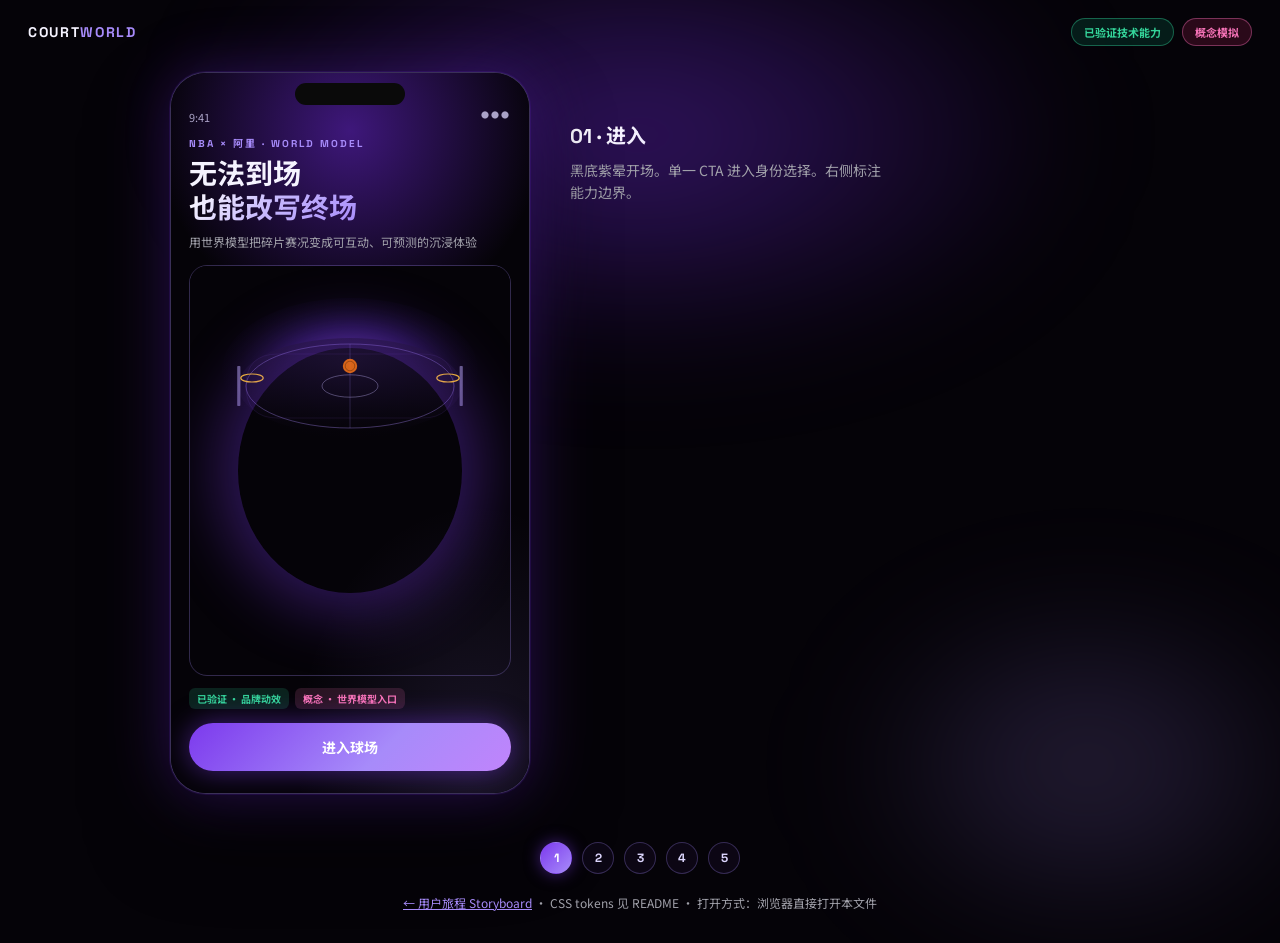
==== nba-ali-prototype/index.html @ b7f6ee2c "Add NBA x Ali COURTWORLD interactive prototype (static) Co-authored-by: cassini123 <cassini123@users" ====
<!DOCTYPE html>
<html lang="zh-CN">
<head>
<meta charset="UTF-8" />
<meta name="viewport" content="width=device-width, initial-scale=1, maximum-scale=1" />
<title>COURTWORLD · NBA × 阿里 交互原型</title>
<link rel="preconnect" href="https://fonts.googleapis.com" />
<link rel="preconnect" href="https://fonts.gstatic.com" crossorigin />
<link href="https://fonts.googleapis.com/css2?family=Noto+Sans+SC:wght@400;500;700;900&family=Space+Grotesk:wght@500;600;700&display=swap" rel="stylesheet" />
<link rel="stylesheet" href="styles.css" />
</head>
<body>
  <div class="ambient" aria-hidden="true"></div>
  <div class="ambient ambient-2" aria-hidden="true"></div>

  <header class="topbar">
    <div class="logo">COURT<span>WORLD</span></div>
    <div class="top-meta">
      <span class="chip chip-v">已验证技术能力</span>
      <span class="chip chip-c">概念模拟</span>
    </div>
  </header>

  <main class="stage">
    <!-- ========== SCREEN: ENTER ========== -->
    <section class="screen active" id="screen-enter" data-screen="enter">
      <div class="phone">
        <div class="phone-notch"></div>
        <div class="phone-body">
          <div class="status-bar"><span>9:41</span><span class="dots">●●●</span></div>
          <p class="eyebrow">NBA × 阿里 · WORLD MODEL</p>
          <h1 class="hero-title">无法到场<br/><em>也能改写终场</em></h1>
          <p class="hero-sub">用世界模型把碎片赛况变成可互动、可预测的沉浸体验</p>
          <div class="hero-visual">
            <img src="assets/court-glow.svg" alt="紫光球场" />
            <div class="halo-ring"></div>
          </div>
          <div class="legend-row">
            <span class="tag tag-v">已验证 · 品牌动效</span>
            <span class="tag tag-c">概念 · 世界模型入口</span>
          </div>
          <button class="btn-primary" data-go="identity">进入球场</button>
        </div>
      </div>
      <aside class="aside">
        <h2>01 · 进入</h2>
        <p>黑底紫晕开场。单一 CTA 进入身份选择。右侧标注能力边界。</p>
      </aside>
    </section>

    <!-- ========== SCREEN: IDENTITY ========== -->
    <section class="screen" id="screen-identity" data-screen="identity">
      <div class="phone">
        <div class="phone-notch"></div>
        <div class="phone-body">
          <div class="status-bar"><span>9:41</span><span class="dots">●●●</span></div>
          <button class="back" data-go="enter" aria-label="返回">←</button>
          <p class="eyebrow">选择身份</p>
          <h2 class="screen-h">你想站在谁身边？</h2>
          <p class="screen-p">滑动球星卡 · 锁定本场视角</p>

          <div class="carousel" id="player-carousel">
            <button class="car-card" data-player="curry" type="button">
              <img src="assets/player-warriors.svg" alt="Curry" />
              <span class="car-label">CURRY</span>
            </button>
            <button class="car-card active" data-player="james" type="button">
              <img src="assets/player-lakers.svg" alt="James" />
              <span class="car-label">JAMES</span>
              <span class="tag tag-v car-badge">卡面动效 · 已验证</span>
            </button>
            <button class="car-card" data-player="tatum" type="button">
              <img src="assets/player-celtics.svg" alt="Tatum" />
              <span class="car-label">TATUM</span>
            </button>
          </div>

          <div class="role-row">
            <button class="role-pill active" data-role="star" type="button">球星第一视角</button>
            <button class="role-pill" data-role="fan" type="button">旁观席球迷</button>
          </div>
          <p class="hint"><span class="tag tag-c">概念模拟</span> 身份将驱动世界模型初始状态</p>
          <button class="btn-primary" data-go="mode">锁定身份</button>
        </div>
      </div>
      <aside class="aside">
        <h2>02 · 选择身份</h2>
        <p>3D 风格卡片轮播（参考 MISE / Apple Football 卡面）。选球星或旁观席。</p>
      </aside>
    </section>

    <!-- ========== SCREEN: MODE ========== -->
    <section class="screen" id="screen-mode" data-screen="mode">
      <div class="phone">
        <div class="phone-notch"></div>
        <div class="phone-body">
          <div class="status-bar"><span>9:41</span><span class="dots">●●●</span></div>
          <button class="back" data-go="identity" aria-label="返回">←</button>
          <p class="eyebrow">双模式入口</p>
          <h2 class="screen-h">今晚怎么玩？</h2>
          <p class="screen-p">过往高光改写 · 未来赛事模拟</p>

          <button class="mode-card glass" data-go="interact-past" type="button">
            <div class="mode-icon">⏪</div>
            <div>
              <strong>过往赛事高光</strong>
              <span>改写关键帧动作，重算结果</span>
            </div>
            <span class="tag tag-c">概念模拟</span>
          </button>

          <button class="mode-card glass accent" data-go="interact-future" type="button">
            <div class="mode-icon">⚡</div>
            <div>
              <strong>未来赛事模拟</strong>
              <span>选阵容与策略，生成预测</span>
            </div>
            <span class="tag tag-c">概念模拟</span>
          </button>

          <p class="hint"><span class="tag tag-v">已验证</span> 双入口信息架构与卡片布局</p>
        </div>
      </div>
      <aside class="aside">
        <h2>03 · 模式分叉</h2>
        <p>产品双玩法入口。点任一卡进入对应互动屏。</p>
      </aside>
    </section>

    <!-- ========== SCREEN: INTERACT PAST ========== -->
    <section class="screen" id="screen-interact-past" data-screen="interact-past">
      <div class="phone">
        <div class="phone-notch"></div>
        <div class="phone-body">
          <div class="status-bar"><span>9:41</span><span class="dots">●●●</span></div>
          <button class="back" data-go="mode" aria-label="返回">←</button>
          <p class="eyebrow">高光互动</p>
          <h2 class="screen-h">改这一下</h2>
          <p class="screen-p">2016 Finals G7 · 0.4s</p>

          <div class="moment-frame glass">
            <img src="assets/highlight-moment.svg" alt="高光时刻" />
            <div class="timeline">
              <input type="range" id="timeline" min="0" max="100" value="92" />
              <div class="timeline-labels"><span>0:00</span><span>0.4s 关键格</span></div>
            </div>
          </div>

          <p class="micro-label">选择球员动作 <span class="tag tag-c">概念 · 动作改写</span></p>
          <div class="action-pills" id="action-pills">
            <button type="button" data-action="pass">传球</button>
            <button type="button" class="on" data-action="drive">突破</button>
            <button type="button" data-action="three">三分</button>
            <button type="button" data-action="fake">假动作</button>
          </div>
          <p class="hint"><span class="tag tag-v">已验证</span> 高光回放帧浏览</p>
          <button class="btn-primary" data-go="result" data-result="past">世界模型重算</button>
        </div>
      </div>
      <aside class="aside">
        <h2>04A · 互动 · 高光</h2>
        <p>拖时间轴定格关键帧，点选动作。演示层模拟世界模型重算。</p>
      </aside>
    </section>

    <!-- ========== SCREEN: INTERACT FUTURE ========== -->
    <section class="screen" id="screen-interact-future" data-screen="interact-future">
      <div class="phone">
        <div class="phone-notch"></div>
        <div class="phone-body">
          <div class="status-bar"><span>9:41</span><span class="dots">●●●</span></div>
          <button class="back" data-go="mode" aria-label="返回">←</button>
          <p class="eyebrow">未来模拟</p>
          <h2 class="screen-h">下一场，你来布阵</h2>
          <p class="screen-p">选核心球员 · 设定节奏</p>

          <div class="lineup" id="lineup">
            <button type="button" class="slot on" data-slot="pg">PG<br/><small>CURRY</small></button>
            <button type="button" class="slot" data-slot="sg">SG<br/><small>选人</small></button>
            <button type="button" class="slot on" data-slot="sf">SF<br/><small>JAMES</small></button>
            <button type="button" class="slot" data-slot="pf">PF<br/><small>选人</small></button>
            <button type="button" class="slot" data-slot="c">C<br/><small>选人</small></button>
          </div>

          <p class="micro-label">比赛节奏 <span class="tag tag-c">概念 · 赛果模拟</span></p>
          <div class="action-pills" id="strategy-pills">
            <button type="button" class="on" data-strategy="pace">外线风暴</button>
            <button type="button" data-strategy="paint">内线绞杀</button>
            <button type="button" data-strategy="fast">防守反击</button>
          </div>
          <button class="btn-primary" data-go="result" data-result="future">开始模拟</button>
        </div>
      </div>
      <aside class="aside">
        <h2>04B · 互动 · 预测</h2>
        <p>阵容卡 + 策略胶囊。生成属于用户的预测叙事（概念层）。</p>
      </aside>
    </section>

    <!-- ========== SCREEN: RESULT ========== -->
    <section class="screen" id="screen-result" data-screen="result">
      <div class="phone">
        <div class="phone-notch"></div>
        <div class="phone-body">
          <div class="status-bar"><span>9:41</span><span class="dots">●●●</span></div>
          <button class="back" data-go="mode" aria-label="返回">←</button>
          <p class="eyebrow">我的高光卡</p>
          <h2 class="screen-h" id="result-title">终场改写成功</h2>
          <p class="screen-p" id="result-sub">突破上篮 · +2 · 加时锁定</p>

          <div class="result-card glass">
            <img id="result-img" src="assets/player-lakers.svg" alt="结果卡" />
            <div class="result-glow"></div>
            <div class="result-meta">
              <span class="tag tag-c">概念模拟 · 世界模型生成</span>
              <span class="tag tag-v">已验证 · 卡片导出</span>
            </div>
          </div>

          <div class="share-row">
            <button type="button" class="share-btn" id="btn-save">保存卡片</button>
            <button type="button" class="share-btn" id="btn-weibo">分享微博</button>
            <button type="button" class="share-btn on" id="btn-ali">阿里体育</button>
          </div>
          <p class="toast" id="toast" hidden>已生成分享预览（演示）</p>
          <button class="btn-ghost" data-go="enter">再来一局</button>
        </div>
      </div>
      <aside class="aside">
        <h2>05 · 生成 / 分享</h2>
        <p>输出个性化高光卡。分享链路为已验证能力；内容本身标注概念模拟。</p>
      </aside>
    </section>
  </main>

  <nav class="flow-nav" aria-label="流程导航">
    <button type="button" class="flow-dot active" data-go="enter" title="进入">1</button>
    <button type="button" class="flow-dot" data-go="identity" title="身份">2</button>
    <button type="button" class="flow-dot" data-go="mode" title="模式">3</button>
    <button type="button" class="flow-dot" data-go="interact-past" title="互动">4</button>
    <button type="button" class="flow-dot" data-go="result" title="分享">5</button>
  </nav>

  <footer class="proto-foot">
    <a href="../nba-ali-user-journey.html">← 用户旅程 Storyboard</a>
    <span>· CSS tokens 见 README · 打开方式：浏览器直接打开本文件</span>
  </footer>

  <script src="app.js"></script>
</body>
</html>
---- nba-ali-prototype/styles.css ----
:root {
  --bg: #050308;
  --bg-elev: #0e0818;
  --purple-900: #2e1065;
  --purple-700: #6d28d9;
  --purple-600: #7c3aed;
  --purple-500: #a78bfa;
  --purple-300: #ddd6fe;
  --gold: #fbbf24;
  --text: #f5f3ff;
  --muted: #a1a1aa;
  --verified: #34d399;
  --concept: #f472b6;
  --glass: rgba(24, 12, 48, 0.55);
  --glass-border: rgba(167, 139, 250, 0.28);
  --radius: 22px;
  --phone-w: 360px;
  --font-display: "Space Grotesk", "Noto Sans SC", sans-serif;
  --font-body: "Noto Sans SC", system-ui, sans-serif;
}

* { box-sizing: border-box; margin: 0; padding: 0; }

html, body {
  min-height: 100%;
  background: var(--bg);
  color: var(--text);
  font-family: var(--font-body);
}

body { overflow-x: hidden; }

.ambient {
  position: fixed;
  width: 70vw; height: 50vh;
  top: -10%; left: 15%;
  background: radial-gradient(ellipse, rgba(109, 40, 217, 0.45), transparent 70%);
  filter: blur(60px);
  pointer-events: none;
  z-index: 0;
  animation: pulse 8s ease-in-out infinite;
}
.ambient-2 {
  width: 40vw; height: 40vh;
  top: auto; bottom: -5%; left: auto; right: -5%;
  background: radial-gradient(ellipse, rgba(167, 139, 250, 0.22), transparent 70%);
  animation-delay: -3s;
}
@keyframes pulse {
  0%, 100% { opacity: 0.85; transform: scale(1); }
  50% { opacity: 1; transform: scale(1.06); }
}

.topbar {
  position: relative; z-index: 5;
  display: flex; align-items: center; justify-content: space-between;
  padding: 18px 28px;
}
.logo {
  font-family: var(--font-display);
  font-weight: 700; letter-spacing: 0.12em; font-size: 14px;
}
.logo span { color: var(--purple-500); }
.top-meta { display: flex; gap: 8px; flex-wrap: wrap; }
.chip {
  font-size: 11px; padding: 5px 12px; border-radius: 999px; font-weight: 700;
  border: 1px solid transparent;
}
.chip-v { color: var(--verified); border-color: rgba(52,211,153,.4); background: rgba(6,78,59,.35); }
.chip-c { color: var(--concept); border-color: rgba(244,114,182,.4); background: rgba(131,24,67,.3); }

.stage {
  position: relative; z-index: 2;
  max-width: 980px; margin: 0 auto; padding: 8px 20px 40px;
}

.screen {
  display: none;
  grid-template-columns: var(--phone-w) 1fr;
  gap: 40px;
  align-items: start;
  justify-content: center;
  animation: fadeIn 0.35s ease;
}
.screen.active { display: grid; }
@media (max-width: 820px) {
  .screen.active { grid-template-columns: 1fr; justify-items: center; }
  .aside { max-width: var(--phone-w); }
}
@keyframes fadeIn {
  from { opacity: 0; transform: translateY(8px); }
  to { opacity: 1; transform: none; }
}

.phone {
  width: var(--phone-w);
  border-radius: 36px;
  background: #000;
  border: 1px solid rgba(167,139,250,0.35);
  box-shadow:
    0 0 0 1px rgba(109,40,217,0.15),
    0 0 60px rgba(109,40,217,0.35),
    0 40px 80px rgba(0,0,0,0.65);
  position: relative;
  overflow: hidden;
}
.phone-notch {
  position: absolute; top: 10px; left: 50%; transform: translateX(-50%);
  width: 110px; height: 22px; border-radius: 12px;
  background: #0a0a0a; z-index: 3;
}
.phone-body {
  padding: 36px 18px 22px;
  min-height: 720px;
  display: flex; flex-direction: column;
  background:
    radial-gradient(ellipse 90% 45% at 50% 8%, rgba(109,40,217,0.55), transparent 60%),
    radial-gradient(ellipse 50% 35% at 85% 95%, rgba(167,139,250,0.12), transparent),
    #050308;
}

.status-bar {
  display: flex; justify-content: space-between;
  font-size: 11px; color: var(--purple-300); opacity: 0.75; margin-bottom: 10px;
}
.dots { letter-spacing: 2px; font-size: 8px; }

.eyebrow {
  font-family: var(--font-display);
  font-size: 10px; letter-spacing: 0.2em; color: var(--purple-500);
  font-weight: 700; margin-bottom: 8px;
}
.hero-title, .screen-h {
  font-family: var(--font-display);
  font-weight: 700; line-height: 1.2; margin-bottom: 8px;
}
.hero-title { font-size: 28px; }
.hero-title em {
  font-style: normal;
  background: linear-gradient(135deg, #fff, #c4b5fd 50%, #a78bfa);
  -webkit-background-clip: text; background-clip: text; color: transparent;
}
.screen-h { font-size: 22px; }
.hero-sub, .screen-p {
  font-size: 12px; color: var(--muted); margin-bottom: 14px; line-height: 1.5;
}

.hero-visual {
  position: relative; flex: 1; min-height: 220px;
  border-radius: 18px; overflow: hidden;
  border: 1px solid var(--glass-border);
  margin-bottom: 12px;
}
.hero-visual img { width: 100%; height: 100%; object-fit: cover; display: block; }
.halo-ring {
  position: absolute; inset: 20% 15%;
  border-radius: 50%;
  box-shadow: 0 0 60px 20px rgba(124,58,237,0.35);
  pointer-events: none; animation: pulse 4s ease-in-out infinite;
}

.legend-row { display: flex; flex-wrap: wrap; gap: 6px; margin-bottom: 14px; }
.tag {
  display: inline-block; font-size: 10px; padding: 3px 8px; border-radius: 6px; font-weight: 700;
}
.tag-v { background: rgba(52,211,153,0.15); color: var(--verified); }
.tag-c { background: rgba(244,114,182,0.15); color: var(--concept); }

.btn-primary {
  width: 100%; border: none; cursor: pointer;
  padding: 14px 16px; border-radius: 999px;
  font-family: var(--font-body); font-size: 14px; font-weight: 700;
  color: #fff;
  background: linear-gradient(135deg, #7c3aed, #a78bfa 60%, #c084fc);
  box-shadow: 0 0 28px rgba(124,58,237,0.5);
  transition: transform 0.15s, box-shadow 0.15s;
}
.btn-primary:hover { transform: translateY(-1px); box-shadow: 0 0 36px rgba(124,58,237,0.65); }
.btn-primary:active { transform: scale(0.98); }
.btn-ghost {
  width: 100%; margin-top: 10px; padding: 12px;
  border-radius: 999px; cursor: pointer;
  background: transparent; color: var(--purple-300);
  border: 1px solid var(--glass-border);
  font-family: var(--font-body); font-size: 13px; font-weight: 600;
}

.back {
  align-self: flex-start;
  background: rgba(255,255,255,0.06);
  border: 1px solid var(--glass-border);
  color: var(--purple-300);
  width: 32px; height: 32px; border-radius: 50%;
  cursor: pointer; margin-bottom: 8px; font-size: 14px;
}

/* Carousel */
.carousel {
  display: flex; gap: 10px; align-items: flex-end;
  justify-content: center;
  padding: 12px 0 8px;
  perspective: 900px;
  margin-bottom: 12px;
}
.car-card {
  flex: 0 0 96px;
  background: transparent; border: none; cursor: pointer;
  padding: 0; position: relative;
  transition: transform 0.25s ease, filter 0.25s;
  filter: brightness(0.65);
  transform: scale(0.88) rotateY(12deg);
}
.car-card:first-child { transform: scale(0.88) rotateY(-12deg); }
.car-card.active {
  flex-basis: 130px;
  filter: brightness(1);
  transform: scale(1.05) rotateY(0);
  z-index: 2;
}
.car-card img {
  width: 100%; display: block; border-radius: 16px;
  box-shadow: 0 12px 32px rgba(0,0,0,0.5);
  border: 1px solid var(--glass-border);
}
.car-card.active img {
  border-color: var(--gold);
  box-shadow: 0 0 32px rgba(124,58,237,0.55), 0 16px 40px rgba(0,0,0,0.5);
}
.car-label {
  display: block; text-align: center; margin-top: 6px;
  font-size: 11px; font-weight: 700; letter-spacing: 0.08em;
  color: var(--purple-300);
}
.car-card.active .car-label { color: #fff; }
.car-badge {
  position: absolute; top: 6px; left: 6px; right: 6px;
  text-align: center; font-size: 8px !important; padding: 2px 4px !important;
}

.role-row { display: flex; gap: 8px; margin-bottom: 10px; }
.role-pill {
  flex: 1; padding: 10px 8px; border-radius: 999px; cursor: pointer;
  font-size: 12px; font-weight: 600; font-family: var(--font-body);
  background: rgba(255,255,255,0.04);
  border: 1px solid var(--glass-border); color: var(--muted);
}
.role-pill.active {
  color: #fff;
  background: linear-gradient(135deg, rgba(124,58,237,0.6), rgba(167,139,250,0.35));
  border-color: rgba(167,139,250,0.55);
  box-shadow: 0 0 16px rgba(124,58,237,0.3);
}

.hint { font-size: 11px; color: var(--muted); margin: 8px 0 14px; line-height: 1.4; }
.micro-label { font-size: 11px; color: var(--purple-300); margin: 10px 0 8px; font-weight: 600; }

.glass {
  background: var(--glass);
  backdrop-filter: blur(16px);
  -webkit-backdrop-filter: blur(16px);
  border: 1px solid var(--glass-border);
  border-radius: 18px;
}

.mode-card {
  width: 100%; display: flex; align-items: center; gap: 12px;
  text-align: left; padding: 16px; margin-bottom: 12px;
  cursor: pointer; color: inherit; font-family: var(--font-body);
  transition: transform 0.15s, box-shadow 0.15s;
}
.mode-card:hover {
  transform: translateY(-2px);
  box-shadow: 0 0 28px rgba(124,58,237,0.35);
}
.mode-card.accent { border-color: rgba(251,191,36,0.45); }
.mode-card strong { display: block; font-size: 14px; margin-bottom: 2px; }
.mode-card span:not(.tag) { font-size: 11px; color: var(--muted); }
.mode-icon {
  width: 40px; height: 40px; border-radius: 12px;
  display: grid; place-items: center;
  background: rgba(124,58,237,0.35); font-size: 18px; flex-shrink: 0;
}

.moment-frame { padding: 8px; margin-bottom: 8px; overflow: hidden; }
.moment-frame img { width: 100%; display: block; border-radius: 12px; }
.timeline { padding: 8px 4px 4px; }
.timeline input[type="range"] {
  width: 100%; accent-color: var(--purple-600); cursor: pointer;
}
.timeline-labels {
  display: flex; justify-content: space-between;
  font-size: 10px; color: var(--muted); margin-top: 2px;
}

.action-pills { display: flex; flex-wrap: wrap; gap: 8px; margin-bottom: 8px; }
.action-pills button {
  padding: 8px 14px; border-radius: 999px; cursor: pointer;
  font-size: 12px; font-weight: 600; font-family: var(--font-body);
  background: rgba(124,58,237,0.2);
  border: 1px solid rgba(167,139,250,0.35); color: #e9d5ff;
}
.action-pills button.on {
  background: linear-gradient(135deg, #7c3aed, #db2777);
  border-color: transparent; color: #fff;
  box-shadow: 0 0 18px rgba(124,58,237,0.45);
}

.lineup {
  display: grid; grid-template-columns: repeat(5, 1fr); gap: 6px;
  margin: 8px 0 12px;
}
.slot {
  aspect-ratio: 3/4; border-radius: 12px; cursor: pointer;
  background: linear-gradient(160deg, #3b1d75, #1a0f2e);
  border: 1px solid var(--glass-border);
  color: var(--purple-300); font-size: 11px; font-weight: 700;
  font-family: var(--font-body); padding: 6px 2px;
}
.slot small { display: block; font-weight: 500; font-size: 9px; color: var(--muted); margin-top: 4px; }
.slot.on {
  border-color: var(--gold);
  box-shadow: 0 0 20px rgba(124,58,237,0.45);
  color: #fff;
}

.result-card {
  position: relative; padding: 12px; margin: 4px 0 14px;
  display: flex; flex-direction: column; align-items: center;
}
.result-card img {
  width: 70%; max-width: 200px; border-radius: 16px;
  position: relative; z-index: 1;
}
.result-glow {
  position: absolute; inset: 20% 15%;
  background: radial-gradient(circle, rgba(124,58,237,0.5), transparent 70%);
  filter: blur(20px); z-index: 0;
}
.result-meta { display: flex; flex-wrap: wrap; gap: 6px; justify-content: center; margin-top: 12px; z-index: 1; }

.share-row { display: flex; gap: 6px; margin-bottom: 8px; }
.share-btn {
  flex: 1; padding: 10px 6px; border-radius: 12px; cursor: pointer;
  font-size: 11px; font-weight: 600; font-family: var(--font-body);
  background: rgba(255,255,255,0.05);
  border: 1px solid rgba(255,255,255,0.1); color: var(--purple-300);
}
.share-btn.on, .share-btn:hover {
  border-color: rgba(167,139,250,0.5);
  background: rgba(124,58,237,0.25); color: #fff;
}
.toast {
  text-align: center; font-size: 12px; color: var(--verified);
  padding: 8px; margin-bottom: 6px;
}

.aside {
  padding-top: 48px;
}
.aside h2 {
  font-family: var(--font-display);
  font-size: 20px; margin-bottom: 10px;
  background: linear-gradient(135deg, #fff, #a78bfa);
  -webkit-background-clip: text; background-clip: text; color: transparent;
}
.aside p { font-size: 14px; color: var(--muted); line-height: 1.6; max-width: 320px; }

.flow-nav {
  position: relative; z-index: 5;
  display: flex; justify-content: center; gap: 10px;
  padding: 8px 16px 20px;
}
.flow-dot {
  width: 32px; height: 32px; border-radius: 50%;
  border: 1px solid var(--glass-border);
  background: rgba(14,8,24,0.8);
  color: var(--purple-300); font-size: 12px; font-weight: 700;
  cursor: pointer; font-family: var(--font-display);
}
.flow-dot.active {
  background: linear-gradient(135deg, #7c3aed, #a78bfa);
  color: #fff; border-color: transparent;
  box-shadow: 0 0 16px rgba(124,58,237,0.5);
}

.proto-foot {
  position: relative; z-index: 5;
  text-align: center; font-size: 12px; color: var(--muted);
  padding: 0 16px 32px;
}
.proto-foot a { color: var(--purple-500); }
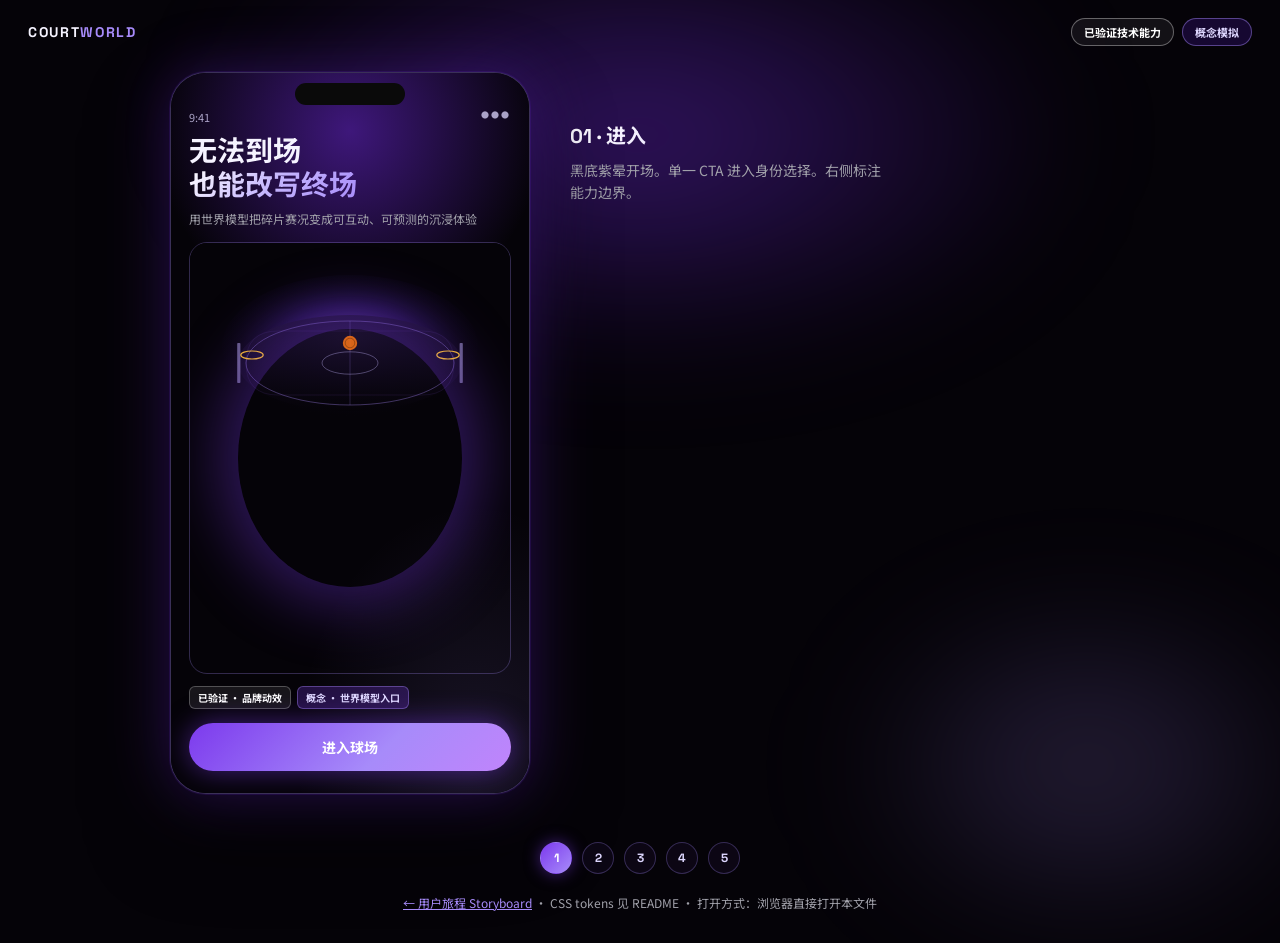
==== commit 38b60cf4: "Restyle COURTWORLD to purple-black-white; Arcane-style NBA star cards Co-authored-by: cassini123 <ca" ====
--- a/nba-ali-prototype/index.html
+++ b/nba-ali-prototype/index.html
@@ -28,7 +28,6 @@
         <div class="phone-notch"></div>
         <div class="phone-body">
           <div class="status-bar"><span>9:41</span><span class="dots">●●●</span></div>
-          <p class="eyebrow">NBA × 阿里 · WORLD MODEL</p>
           <h1 class="hero-title">无法到场<br/><em>也能改写终场</em></h1>
           <p class="hero-sub">用世界模型把碎片赛况变成可互动、可预测的沉浸体验</p>
           <div class="hero-visual">
@@ -61,17 +60,21 @@
 
           <div class="carousel" id="player-carousel">
             <button class="car-card" data-player="curry" type="button">
-              <img src="assets/player-warriors.svg" alt="Curry" />
+              <img src="assets/star-curry.jpg" alt="Curry" />
               <span class="car-label">CURRY</span>
             </button>
             <button class="car-card active" data-player="james" type="button">
-              <img src="assets/player-lakers.svg" alt="James" />
+              <img src="assets/star-james.jpg" alt="James" />
               <span class="car-label">JAMES</span>
               <span class="tag tag-v car-badge">卡面动效 · 已验证</span>
             </button>
             <button class="car-card" data-player="tatum" type="button">
-              <img src="assets/player-celtics.svg" alt="Tatum" />
+              <img src="assets/star-tatum.jpg" alt="Tatum" />
               <span class="car-label">TATUM</span>
+            </button>
+            <button class="car-card" data-player="durant" type="button">
+              <img src="assets/star-durant.jpg" alt="Durant" />
+              <span class="car-label">DURANT</span>
             </button>
           </div>
 
@@ -209,7 +212,7 @@
           <p class="screen-p" id="result-sub">突破上篮 · +2 · 加时锁定</p>
 
           <div class="result-card glass">
-            <img id="result-img" src="assets/player-lakers.svg" alt="结果卡" />
+            <img id="result-img" src="assets/star-james.jpg" alt="结果卡" />
             <div class="result-glow"></div>
             <div class="result-meta">
               <span class="tag tag-c">概念模拟 · 世界模型生成</span>
--- a/nba-ali-prototype/styles.css
+++ b/nba-ali-prototype/styles.css
@@ -6,11 +6,12 @@
   --purple-600: #7c3aed;
   --purple-500: #a78bfa;
   --purple-300: #ddd6fe;
-  --gold: #fbbf24;
+  --accent: #c4b5fd;
+  --gold: #c4b5fd; /* alias → purple, no yellow */
   --text: #f5f3ff;
   --muted: #a1a1aa;
-  --verified: #34d399;
-  --concept: #f472b6;
+  --verified: #e9d5ff; /* was green → light purple/white */
+  --concept: #a78bfa; /* was pink → purple */
   --glass: rgba(24, 12, 48, 0.55);
   --glass-border: rgba(167, 139, 250, 0.28);
   --radius: 22px;
@@ -66,8 +67,8 @@
   font-size: 11px; padding: 5px 12px; border-radius: 999px; font-weight: 700;
   border: 1px solid transparent;
 }
-.chip-v { color: var(--verified); border-color: rgba(52,211,153,.4); background: rgba(6,78,59,.35); }
-.chip-c { color: var(--concept); border-color: rgba(244,114,182,.4); background: rgba(131,24,67,.3); }
+.chip-v { color: #fff; border-color: rgba(255,255,255,.35); background: rgba(255,255,255,.06); }
+.chip-c { color: var(--purple-300); border-color: rgba(167,139,250,.45); background: rgba(46,16,101,.45); }
 
 .stage {
   position: relative; z-index: 2;
@@ -163,8 +164,8 @@
 .tag {
   display: inline-block; font-size: 10px; padding: 3px 8px; border-radius: 6px; font-weight: 700;
 }
-.tag-v { background: rgba(52,211,153,0.15); color: var(--verified); }
-.tag-c { background: rgba(244,114,182,0.15); color: var(--concept); }
+.tag-v { background: rgba(255,255,255,0.08); color: #fff; border: 1px solid rgba(255,255,255,0.25); }
+.tag-c { background: rgba(124,58,237,0.25); color: var(--purple-300); border: 1px solid rgba(167,139,250,0.4); }
 
 .btn-primary {
   width: 100%; border: none; cursor: pointer;
@@ -203,7 +204,7 @@
   margin-bottom: 12px;
 }
 .car-card {
-  flex: 0 0 96px;
+  flex: 0 0 78px;
   background: transparent; border: none; cursor: pointer;
   padding: 0; position: relative;
   transition: transform 0.25s ease, filter 0.25s;
@@ -212,13 +213,14 @@
 }
 .car-card:first-child { transform: scale(0.88) rotateY(-12deg); }
 .car-card.active {
-  flex-basis: 130px;
+  flex-basis: 112px;
   filter: brightness(1);
   transform: scale(1.05) rotateY(0);
   z-index: 2;
 }
 .car-card img {
-  width: 100%; display: block; border-radius: 16px;
+  width: 100%; aspect-ratio: 3/4; object-fit: cover; object-position: top center;
+  display: block; border-radius: 16px;
   box-shadow: 0 12px 32px rgba(0,0,0,0.5);
   border: 1px solid var(--glass-border);
 }
@@ -300,7 +302,7 @@
   border: 1px solid rgba(167,139,250,0.35); color: #e9d5ff;
 }
 .action-pills button.on {
-  background: linear-gradient(135deg, #7c3aed, #db2777);
+  background: linear-gradient(135deg, #7c3aed, #a78bfa);
   border-color: transparent; color: #fff;
   box-shadow: 0 0 18px rgba(124,58,237,0.45);
 }
@@ -328,8 +330,9 @@
   display: flex; flex-direction: column; align-items: center;
 }
 .result-card img {
-  width: 70%; max-width: 200px; border-radius: 16px;
+  width: 78%; max-width: 220px; border-radius: 16px;
   position: relative; z-index: 1;
+  aspect-ratio: 3/4; object-fit: cover; object-position: top;
 }
 .result-glow {
   position: absolute; inset: 20% 15%;
@@ -350,7 +353,7 @@
   background: rgba(124,58,237,0.25); color: #fff;
 }
 .toast {
-  text-align: center; font-size: 12px; color: var(--verified);
+  text-align: center; font-size: 12px; color: var(--purple-300);
   padding: 8px; margin-bottom: 6px;
 }
 
@@ -389,3 +392,5 @@
   padding: 0 16px 32px;
 }
 .proto-foot a { color: var(--purple-500); }
+
+.eyebrow.brand-line { display: none !important; }
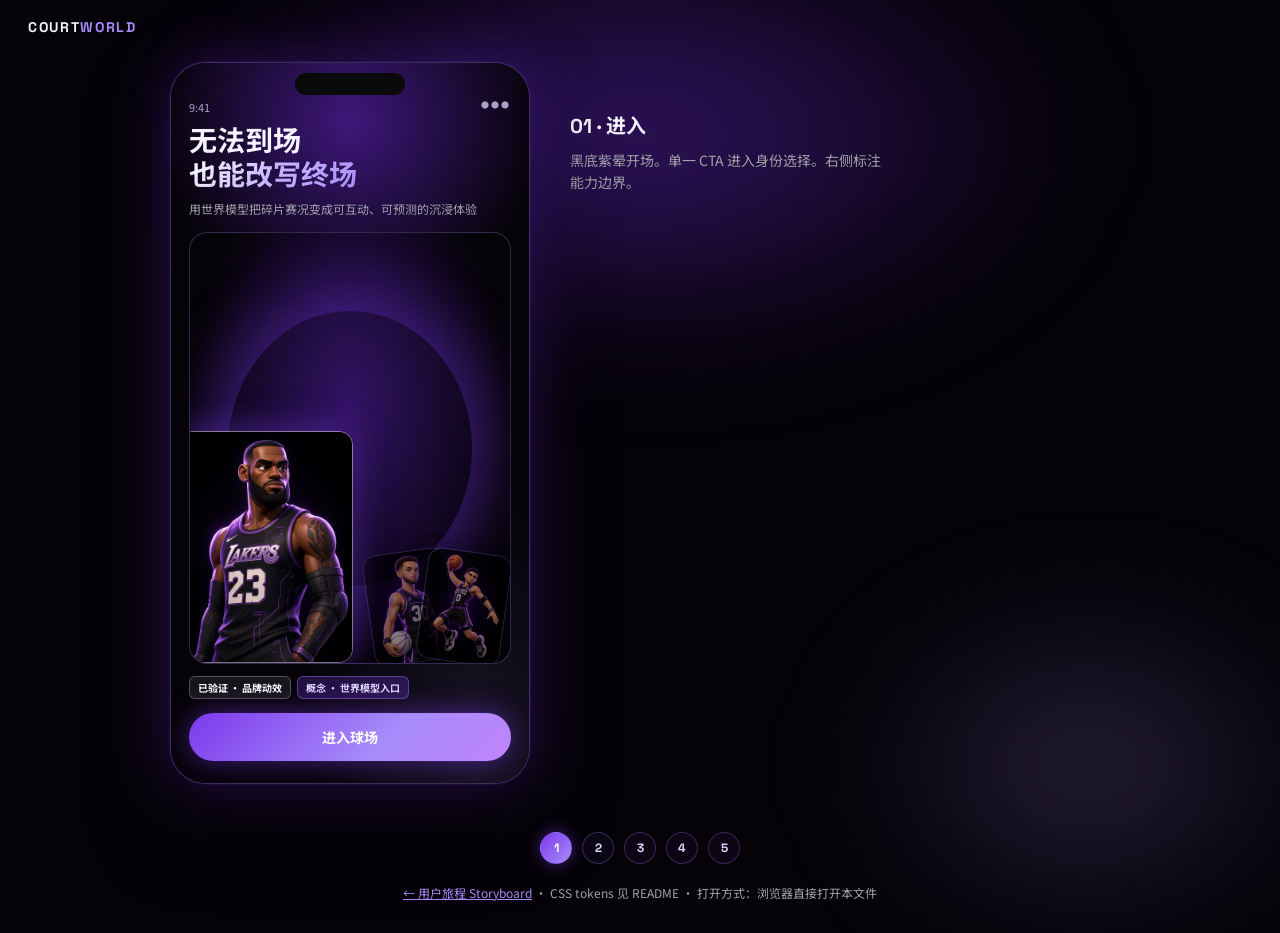
==== commit 165fe8ad: "Polish enter hero with star cards; remove top chips; add CDN open guide Co-authored-by: cassini123 <" ====
--- a/nba-ali-prototype/index.html
+++ b/nba-ali-prototype/index.html
@@ -15,10 +15,6 @@
 
   <header class="topbar">
     <div class="logo">COURT<span>WORLD</span></div>
-    <div class="top-meta">
-      <span class="chip chip-v">已验证技术能力</span>
-      <span class="chip chip-c">概念模拟</span>
-    </div>
   </header>
 
   <main class="stage">
@@ -30,8 +26,10 @@
           <div class="status-bar"><span>9:41</span><span class="dots">●●●</span></div>
           <h1 class="hero-title">无法到场<br/><em>也能改写终场</em></h1>
           <p class="hero-sub">用世界模型把碎片赛况变成可互动、可预测的沉浸体验</p>
-          <div class="hero-visual">
-            <img src="assets/court-glow.svg" alt="紫光球场" />
+          <div class="hero-visual hero-stars">
+            <img class="hero-star main" src="assets/star-james.jpg" alt="James" />
+            <img class="hero-star side left" src="assets/star-curry.jpg" alt="Curry" />
+            <img class="hero-star side right" src="assets/star-tatum.jpg" alt="Tatum" />
             <div class="halo-ring"></div>
           </div>
           <div class="legend-row">
--- a/nba-ali-prototype/styles.css
+++ b/nba-ali-prototype/styles.css
@@ -147,17 +147,39 @@
 }
 
 .hero-visual {
-  position: relative; flex: 1; min-height: 220px;
+  position: relative; flex: 1; min-height: 240px;
   border-radius: 18px; overflow: hidden;
   border: 1px solid var(--glass-border);
   margin-bottom: 12px;
+  background: radial-gradient(ellipse at 50% 40%, rgba(109,40,217,0.45), #050308 70%);
 }
 .hero-visual img { width: 100%; height: 100%; object-fit: cover; display: block; }
+.hero-stars {
+  display: flex; align-items: flex-end; justify-content: center;
+  gap: 0; padding: 18px 10px 0;
+}
+.hero-star {
+  border-radius: 14px;
+  border: 1px solid rgba(167,139,250,0.35);
+  box-shadow: 0 12px 28px rgba(0,0,0,0.5);
+  object-fit: cover; object-position: top center;
+}
+.hero-star.main {
+  width: 58%; aspect-ratio: 3/4; z-index: 2;
+  border-color: rgba(255,255,255,0.45);
+  box-shadow: 0 0 36px rgba(124,58,237,0.55), 0 16px 40px rgba(0,0,0,0.55);
+}
+.hero-star.side {
+  width: 28%; aspect-ratio: 3/4; opacity: 0.78; z-index: 1;
+  filter: brightness(0.75);
+}
+.hero-star.side.left { transform: translateX(18%) rotate(-8deg); }
+.hero-star.side.right { transform: translateX(-18%) rotate(8deg); }
 .halo-ring {
-  position: absolute; inset: 20% 15%;
+  position: absolute; inset: 18% 12%;
   border-radius: 50%;
   box-shadow: 0 0 60px 20px rgba(124,58,237,0.35);
-  pointer-events: none; animation: pulse 4s ease-in-out infinite;
+  pointer-events: none; animation: pulse 4s ease-in-out infinite; z-index: 0;
 }
 
 .legend-row { display: flex; flex-wrap: wrap; gap: 6px; margin-bottom: 14px; }
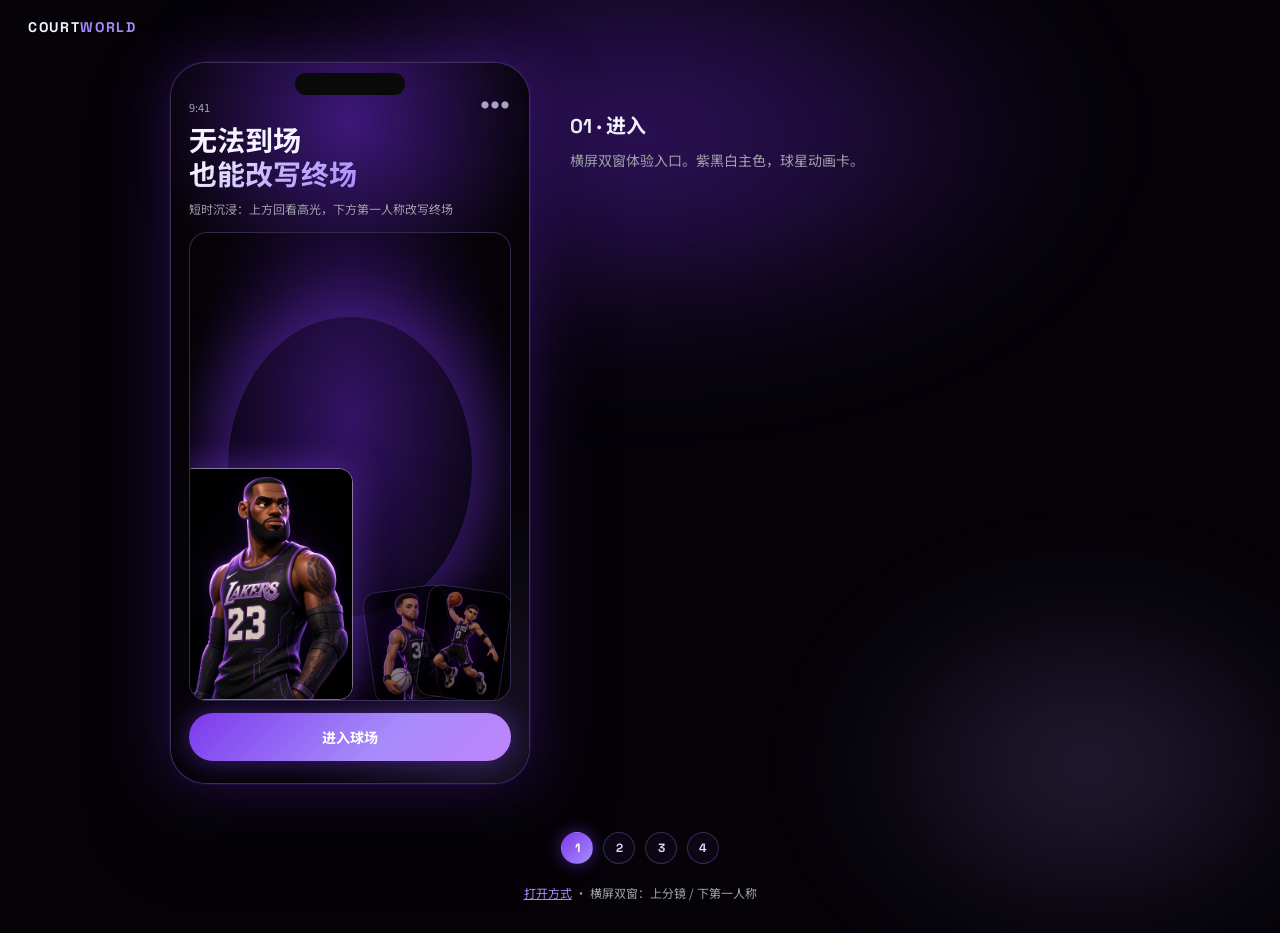
==== commit 6db55e97: "Replace mode cards with landscape split-screen FPP basketball play Co-authored-by: cassini123 <cassi" ====
--- a/nba-ali-prototype/index.html
+++ b/nba-ali-prototype/index.html
@@ -2,8 +2,8 @@
 <html lang="zh-CN">
 <head>
 <meta charset="UTF-8" />
-<meta name="viewport" content="width=device-width, initial-scale=1, maximum-scale=1" />
-<title>COURTWORLD · NBA × 阿里 交互原型</title>
+<meta name="viewport" content="width=device-width, initial-scale=1, maximum-scale=1, user-scalable=no" />
+<title>COURTWORLD · NBA × 阿里</title>
 <link rel="preconnect" href="https://fonts.googleapis.com" />
 <link rel="preconnect" href="https://fonts.gstatic.com" crossorigin />
 <link href="https://fonts.googleapis.com/css2?family=Noto+Sans+SC:wght@400;500;700;900&family=Space+Grotesk:wght@500;600;700&display=swap" rel="stylesheet" />
@@ -13,49 +13,43 @@
   <div class="ambient" aria-hidden="true"></div>
   <div class="ambient ambient-2" aria-hidden="true"></div>
 
-  <header class="topbar">
+  <header class="topbar" id="topbar">
     <div class="logo">COURT<span>WORLD</span></div>
   </header>
 
-  <main class="stage">
-    <!-- ========== SCREEN: ENTER ========== -->
+  <main class="stage" id="stage">
+    <!-- ENTER -->
     <section class="screen active" id="screen-enter" data-screen="enter">
       <div class="phone">
         <div class="phone-notch"></div>
         <div class="phone-body">
           <div class="status-bar"><span>9:41</span><span class="dots">●●●</span></div>
           <h1 class="hero-title">无法到场<br/><em>也能改写终场</em></h1>
-          <p class="hero-sub">用世界模型把碎片赛况变成可互动、可预测的沉浸体验</p>
+          <p class="hero-sub">短时沉浸：上方回看高光，下方第一人称改写终场</p>
           <div class="hero-visual hero-stars">
             <img class="hero-star main" src="assets/star-james.jpg" alt="James" />
             <img class="hero-star side left" src="assets/star-curry.jpg" alt="Curry" />
             <img class="hero-star side right" src="assets/star-tatum.jpg" alt="Tatum" />
             <div class="halo-ring"></div>
           </div>
-          <div class="legend-row">
-            <span class="tag tag-v">已验证 · 品牌动效</span>
-            <span class="tag tag-c">概念 · 世界模型入口</span>
-          </div>
           <button class="btn-primary" data-go="identity">进入球场</button>
         </div>
       </div>
       <aside class="aside">
         <h2>01 · 进入</h2>
-        <p>黑底紫晕开场。单一 CTA 进入身份选择。右侧标注能力边界。</p>
+        <p>横屏双窗体验入口。紫黑白主色，球星动画卡。</p>
       </aside>
     </section>
 
-    <!-- ========== SCREEN: IDENTITY ========== -->
+    <!-- IDENTITY -->
     <section class="screen" id="screen-identity" data-screen="identity">
       <div class="phone">
         <div class="phone-notch"></div>
         <div class="phone-body">
           <div class="status-bar"><span>9:41</span><span class="dots">●●●</span></div>
           <button class="back" data-go="enter" aria-label="返回">←</button>
-          <p class="eyebrow">选择身份</p>
           <h2 class="screen-h">你想站在谁身边？</h2>
           <p class="screen-p">滑动球星卡 · 锁定本场视角</p>
-
           <div class="carousel" id="player-carousel">
             <button class="car-card" data-player="curry" type="button">
               <img src="assets/star-curry.jpg" alt="Curry" />
@@ -64,7 +58,6 @@
             <button class="car-card active" data-player="james" type="button">
               <img src="assets/star-james.jpg" alt="James" />
               <span class="car-label">JAMES</span>
-              <span class="tag tag-v car-badge">卡面动效 · 已验证</span>
             </button>
             <button class="car-card" data-player="tatum" type="button">
               <img src="assets/star-tatum.jpg" alt="Tatum" />
@@ -75,149 +68,108 @@
               <span class="car-label">DURANT</span>
             </button>
           </div>
-
           <div class="role-row">
             <button class="role-pill active" data-role="star" type="button">球星第一视角</button>
             <button class="role-pill" data-role="fan" type="button">旁观席球迷</button>
           </div>
-          <p class="hint"><span class="tag tag-c">概念模拟</span> 身份将驱动世界模型初始状态</p>
-          <button class="btn-primary" data-go="mode">锁定身份</button>
+          <button class="btn-primary" data-go="play" id="btn-lock">锁定并开打</button>
         </div>
       </div>
       <aside class="aside">
-        <h2>02 · 选择身份</h2>
-        <p>3D 风格卡片轮播（参考 MISE / Apple Football 卡面）。选球星或旁观席。</p>
+        <h2>02 · 身份</h2>
+        <p>选球星后进入横屏双窗：上分镜高光 · 下第一人称球场。</p>
       </aside>
     </section>
 
-    <!-- ========== SCREEN: MODE ========== -->
-    <section class="screen" id="screen-mode" data-screen="mode">
-      <div class="phone">
-        <div class="phone-notch"></div>
-        <div class="phone-body">
-          <div class="status-bar"><span>9:41</span><span class="dots">●●●</span></div>
-          <button class="back" data-go="identity" aria-label="返回">←</button>
-          <p class="eyebrow">双模式入口</p>
-          <h2 class="screen-h">今晚怎么玩？</h2>
-          <p class="screen-p">过往高光改写 · 未来赛事模拟</p>
-
-          <button class="mode-card glass" data-go="interact-past" type="button">
-            <div class="mode-icon">⏪</div>
-            <div>
-              <strong>过往赛事高光</strong>
-              <span>改写关键帧动作，重算结果</span>
+    <!-- PLAY · landscape split -->
+    <section class="screen screen-play" id="screen-play" data-screen="play">
+      <div class="play-shell" id="play-shell">
+        <div class="play-chrome">
+          <button type="button" class="play-back" data-go="identity">←</button>
+          <div class="play-title">短时体验 · 60s</div>
+          <div class="play-timer" id="play-timer">0:60</div>
+          <button type="button" class="play-finish" data-go="result" data-result="past">结算</button>
+        </div>
+
+        <!-- TOP: past storyboard feed -->
+        <div class="pane pane-top" id="pane-top">
+          <div class="pane-label">过去 · 高光分镜流 <span id="clip-meta">Clip 1/4 · 15s</span></div>
+          <div class="story-track" id="story-track">
+            <article class="story-card on" data-clip="0">
+              <img src="assets/storyboard-strip.jpg" alt="高光分镜" />
+              <div class="story-cap">
+                <strong>2016 Finals G7</strong>
+                <span>0.4s 定格 · 可回看</span>
+              </div>
+              <div class="story-progress"><i id="clip-progress"></i></div>
+            </article>
+            <article class="story-card" data-clip="1">
+              <img src="assets/star-curry.jpg" alt="Curry 高光" />
+              <div class="story-cap">
+                <strong>外线风暴</strong>
+                <span>三分雨 · 15s</span>
+              </div>
+            </article>
+            <article class="story-card" data-clip="2">
+              <img src="assets/star-james.jpg" alt="James 高光" />
+              <div class="story-cap">
+                <strong>突破撕扯</strong>
+                <span>内线终结 · 15s</span>
+              </div>
+            </article>
+            <article class="story-card" data-clip="3">
+              <img src="assets/star-tatum.jpg" alt="Tatum 高光" />
+              <div class="story-cap">
+                <strong>空接终结</strong>
+                <span>快攻扣篮 · 15s</span>
+              </div>
+            </article>
+          </div>
+        </div>
+
+        <!-- BOTTOM: FPP court + MOBA controls -->
+        <div class="pane pane-bottom" id="pane-bottom">
+          <div class="pane-label">未来 · 第一人称球场 <span>篮球规则 · 王者式操作</span></div>
+          <div class="court-stage" id="court-stage">
+            <img class="court-bg" id="court-bg" src="assets/pov-court.jpg" alt="第一人称球场" />
+            <div class="court-fx" id="court-fx"></div>
+            <div class="hud-score">
+              <span id="score-us">98</span>
+              <em>:</em>
+              <span id="score-them">98</span>
+              <small id="clock-q">Q4 00:12</small>
             </div>
-            <span class="tag tag-c">概念模拟</span>
-          </button>
-
-          <button class="mode-card glass accent" data-go="interact-future" type="button">
-            <div class="mode-icon">⚡</div>
-            <div>
-              <strong>未来赛事模拟</strong>
-              <span>选阵容与策略，生成预测</span>
+            <div class="hud-action" id="hud-action">滑动摇杆移动 · 点技能出手</div>
+
+            <div class="stick" id="stick" aria-label="移动摇杆">
+              <div class="stick-base"></div>
+              <div class="stick-knob" id="stick-knob"></div>
             </div>
-            <span class="tag tag-c">概念模拟</span>
-          </button>
-
-          <p class="hint"><span class="tag tag-v">已验证</span> 双入口信息架构与卡片布局</p>
-        </div>
-      </div>
-      <aside class="aside">
-        <h2>03 · 模式分叉</h2>
-        <p>产品双玩法入口。点任一卡进入对应互动屏。</p>
-      </aside>
-    </section>
-
-    <!-- ========== SCREEN: INTERACT PAST ========== -->
-    <section class="screen" id="screen-interact-past" data-screen="interact-past">
-      <div class="phone">
-        <div class="phone-notch"></div>
-        <div class="phone-body">
-          <div class="status-bar"><span>9:41</span><span class="dots">●●●</span></div>
-          <button class="back" data-go="mode" aria-label="返回">←</button>
-          <p class="eyebrow">高光互动</p>
-          <h2 class="screen-h">改这一下</h2>
-          <p class="screen-p">2016 Finals G7 · 0.4s</p>
-
-          <div class="moment-frame glass">
-            <img src="assets/highlight-moment.svg" alt="高光时刻" />
-            <div class="timeline">
-              <input type="range" id="timeline" min="0" max="100" value="92" />
-              <div class="timeline-labels"><span>0:00</span><span>0.4s 关键格</span></div>
+
+            <div class="skills" id="skills">
+              <button type="button" class="skill" data-skill="pass">传球</button>
+              <button type="button" class="skill" data-skill="drive">突破</button>
+              <button type="button" class="skill skill-ult" data-skill="shoot">投篮</button>
+              <button type="button" class="skill" data-skill="fake">假动作</button>
             </div>
           </div>
-
-          <p class="micro-label">选择球员动作 <span class="tag tag-c">概念 · 动作改写</span></p>
-          <div class="action-pills" id="action-pills">
-            <button type="button" data-action="pass">传球</button>
-            <button type="button" class="on" data-action="drive">突破</button>
-            <button type="button" data-action="three">三分</button>
-            <button type="button" data-action="fake">假动作</button>
-          </div>
-          <p class="hint"><span class="tag tag-v">已验证</span> 高光回放帧浏览</p>
-          <button class="btn-primary" data-go="result" data-result="past">世界模型重算</button>
-        </div>
-      </div>
-      <aside class="aside">
-        <h2>04A · 互动 · 高光</h2>
-        <p>拖时间轴定格关键帧，点选动作。演示层模拟世界模型重算。</p>
-      </aside>
-    </section>
-
-    <!-- ========== SCREEN: INTERACT FUTURE ========== -->
-    <section class="screen" id="screen-interact-future" data-screen="interact-future">
-      <div class="phone">
-        <div class="phone-notch"></div>
-        <div class="phone-body">
-          <div class="status-bar"><span>9:41</span><span class="dots">●●●</span></div>
-          <button class="back" data-go="mode" aria-label="返回">←</button>
-          <p class="eyebrow">未来模拟</p>
-          <h2 class="screen-h">下一场，你来布阵</h2>
-          <p class="screen-p">选核心球员 · 设定节奏</p>
-
-          <div class="lineup" id="lineup">
-            <button type="button" class="slot on" data-slot="pg">PG<br/><small>CURRY</small></button>
-            <button type="button" class="slot" data-slot="sg">SG<br/><small>选人</small></button>
-            <button type="button" class="slot on" data-slot="sf">SF<br/><small>JAMES</small></button>
-            <button type="button" class="slot" data-slot="pf">PF<br/><small>选人</small></button>
-            <button type="button" class="slot" data-slot="c">C<br/><small>选人</small></button>
-          </div>
-
-          <p class="micro-label">比赛节奏 <span class="tag tag-c">概念 · 赛果模拟</span></p>
-          <div class="action-pills" id="strategy-pills">
-            <button type="button" class="on" data-strategy="pace">外线风暴</button>
-            <button type="button" data-strategy="paint">内线绞杀</button>
-            <button type="button" data-strategy="fast">防守反击</button>
-          </div>
-          <button class="btn-primary" data-go="result" data-result="future">开始模拟</button>
-        </div>
-      </div>
-      <aside class="aside">
-        <h2>04B · 互动 · 预测</h2>
-        <p>阵容卡 + 策略胶囊。生成属于用户的预测叙事（概念层）。</p>
-      </aside>
-    </section>
-
-    <!-- ========== SCREEN: RESULT ========== -->
+        </div>
+      </div>
+    </section>
+
+    <!-- RESULT -->
     <section class="screen" id="screen-result" data-screen="result">
       <div class="phone">
         <div class="phone-notch"></div>
         <div class="phone-body">
           <div class="status-bar"><span>9:41</span><span class="dots">●●●</span></div>
-          <button class="back" data-go="mode" aria-label="返回">←</button>
-          <p class="eyebrow">我的高光卡</p>
+          <button class="back" data-go="play" aria-label="返回">←</button>
           <h2 class="screen-h" id="result-title">终场改写成功</h2>
           <p class="screen-p" id="result-sub">突破上篮 · +2 · 加时锁定</p>
-
           <div class="result-card glass">
             <img id="result-img" src="assets/star-james.jpg" alt="结果卡" />
             <div class="result-glow"></div>
-            <div class="result-meta">
-              <span class="tag tag-c">概念模拟 · 世界模型生成</span>
-              <span class="tag tag-v">已验证 · 卡片导出</span>
-            </div>
-          </div>
-
+          </div>
           <div class="share-row">
             <button type="button" class="share-btn" id="btn-save">保存卡片</button>
             <button type="button" class="share-btn" id="btn-weibo">分享微博</button>
@@ -228,23 +180,22 @@
         </div>
       </div>
       <aside class="aside">
-        <h2>05 · 生成 / 分享</h2>
-        <p>输出个性化高光卡。分享链路为已验证能力；内容本身标注概念模拟。</p>
+        <h2>04 · 生成 / 分享</h2>
+        <p>短时体验结算后输出高光卡。</p>
       </aside>
     </section>
   </main>
 
-  <nav class="flow-nav" aria-label="流程导航">
+  <nav class="flow-nav" id="flow-nav" aria-label="流程导航">
     <button type="button" class="flow-dot active" data-go="enter" title="进入">1</button>
     <button type="button" class="flow-dot" data-go="identity" title="身份">2</button>
-    <button type="button" class="flow-dot" data-go="mode" title="模式">3</button>
-    <button type="button" class="flow-dot" data-go="interact-past" title="互动">4</button>
-    <button type="button" class="flow-dot" data-go="result" title="分享">5</button>
+    <button type="button" class="flow-dot" data-go="play" title="双窗对战">3</button>
+    <button type="button" class="flow-dot" data-go="result" title="分享">4</button>
   </nav>
 
-  <footer class="proto-foot">
-    <a href="../nba-ali-user-journey.html">← 用户旅程 Storyboard</a>
-    <span>· CSS tokens 见 README · 打开方式：浏览器直接打开本文件</span>
+  <footer class="proto-foot" id="proto-foot">
+    <a href="OPEN.md">打开方式</a>
+    <span>· 横屏双窗：上分镜 / 下第一人称</span>
   </footer>
 
   <script src="app.js"></script>
--- a/nba-ali-prototype/styles.css
+++ b/nba-ali-prototype/styles.css
@@ -416,3 +416,215 @@
 .proto-foot a { color: var(--purple-500); }
 
 .eyebrow.brand-line { display: none !important; }
+
+/* ===== Landscape split play ===== */
+body.play-mode .topbar,
+body.play-mode .flow-nav,
+body.play-mode .proto-foot,
+body.play-mode .ambient { display: none !important; }
+body.play-mode { background: #000; }
+body.play-mode .stage {
+  max-width: none; padding: 0; margin: 0;
+  min-height: 100vh; min-height: 100dvh;
+}
+.screen-play {
+  display: none;
+  grid-template-columns: 1fr !important;
+  width: 100%;
+  min-height: 100vh; min-height: 100dvh;
+}
+.screen-play.active { display: block !important; }
+
+.play-shell {
+  display: flex; flex-direction: column;
+  width: 100%; height: 100vh; height: 100dvh;
+  background: #050308;
+  overflow: hidden;
+}
+.play-chrome {
+  flex: 0 0 40px;
+  display: flex; align-items: center; gap: 12px;
+  padding: 0 12px;
+  background: #0a0612;
+  border-bottom: 1px solid rgba(167,139,250,0.25);
+  z-index: 5;
+}
+.play-back, .play-finish {
+  border: 1px solid rgba(255,255,255,0.25);
+  background: rgba(255,255,255,0.06);
+  color: #fff; border-radius: 999px;
+  padding: 4px 12px; font-size: 12px; cursor: pointer;
+  font-family: var(--font-body);
+}
+.play-finish {
+  margin-left: auto;
+  background: linear-gradient(135deg, #7c3aed, #a78bfa);
+  border-color: transparent;
+}
+.play-title { font-size: 12px; color: var(--purple-300); font-weight: 600; }
+.play-timer {
+  font-family: var(--font-display);
+  font-size: 14px; font-weight: 700; color: #fff;
+  letter-spacing: 0.06em;
+}
+
+.pane {
+  position: relative;
+  display: flex; flex-direction: column;
+  min-height: 0;
+}
+.pane-top { flex: 0 0 38%; border-bottom: 1px solid rgba(167,139,250,0.3); }
+.pane-bottom { flex: 1 1 62%; }
+.pane-label {
+  position: absolute; top: 8px; left: 12px; z-index: 4;
+  font-size: 11px; font-weight: 700; color: #fff;
+  background: rgba(0,0,0,0.55);
+  border: 1px solid rgba(167,139,250,0.35);
+  border-radius: 999px; padding: 4px 10px;
+  backdrop-filter: blur(8px);
+}
+.pane-label span { color: var(--purple-300); font-weight: 500; margin-left: 8px; }
+
+.story-track {
+  flex: 1;
+  display: flex; gap: 10px;
+  padding: 36px 12px 12px;
+  overflow-x: auto;
+  scroll-snap-type: x mandatory;
+  background:
+    radial-gradient(ellipse 50% 80% at 20% 50%, rgba(109,40,217,0.35), transparent 60%),
+    #050308;
+}
+.story-card {
+  flex: 0 0 min(42vw, 320px);
+  scroll-snap-align: start;
+  border-radius: 14px; overflow: hidden;
+  border: 1px solid rgba(167,139,250,0.25);
+  background: #0e0818;
+  position: relative;
+  opacity: 0.55;
+  transition: opacity 0.25s, border-color 0.25s, transform 0.25s;
+}
+.story-card.on {
+  opacity: 1;
+  border-color: rgba(255,255,255,0.55);
+  transform: scale(1.02);
+  box-shadow: 0 0 28px rgba(124,58,237,0.4);
+}
+.story-card img {
+  width: 100%; aspect-ratio: 16/9; object-fit: cover; display: block;
+}
+.story-cap {
+  position: absolute; left: 0; right: 0; bottom: 0;
+  padding: 10px 12px 14px;
+  background: linear-gradient(transparent, rgba(0,0,0,0.85));
+  color: #fff;
+}
+.story-cap strong { display: block; font-size: 13px; }
+.story-cap span { font-size: 11px; color: #c4b5fd; }
+.story-progress {
+  position: absolute; left: 0; right: 0; top: 0; height: 3px;
+  background: rgba(255,255,255,0.15);
+}
+.story-progress i {
+  display: block; height: 100%; width: 0%;
+  background: linear-gradient(90deg, #7c3aed, #fff);
+}
+
+.court-stage {
+  flex: 1; position: relative; overflow: hidden;
+  background: #000;
+  touch-action: none;
+}
+.court-bg {
+  position: absolute; inset: 0;
+  width: 100%; height: 100%;
+  object-fit: cover; object-position: center;
+  transform: scale(1.05);
+  transition: transform 0.15s linear;
+}
+.court-fx {
+  position: absolute; inset: 0; pointer-events: none;
+  background: radial-gradient(circle at 50% 70%, rgba(124,58,237,0.2), transparent 55%);
+  opacity: 0; transition: opacity 0.2s;
+}
+.court-fx.flash { opacity: 1; }
+
+.hud-score {
+  position: absolute; top: 36px; left: 50%; transform: translateX(-50%);
+  z-index: 3;
+  display: flex; align-items: baseline; gap: 6px;
+  font-family: var(--font-display);
+  font-weight: 700; color: #fff;
+  background: rgba(0,0,0,0.5);
+  border: 1px solid rgba(255,255,255,0.2);
+  border-radius: 12px; padding: 6px 14px;
+  backdrop-filter: blur(8px);
+}
+.hud-score em { color: var(--purple-300); font-style: normal; }
+.hud-score small { margin-left: 10px; font-size: 11px; color: #c4b5fd; font-weight: 600; }
+.hud-action {
+  position: absolute; top: 78px; left: 50%; transform: translateX(-50%);
+  z-index: 3; font-size: 12px; color: #fff;
+  background: rgba(124,58,237,0.35);
+  border-radius: 999px; padding: 4px 12px;
+  white-space: nowrap;
+}
+
+.stick {
+  position: absolute; left: 28px; bottom: 28px;
+  width: 110px; height: 110px; z-index: 4;
+}
+.stick-base {
+  width: 100%; height: 100%; border-radius: 50%;
+  background: rgba(255,255,255,0.08);
+  border: 2px solid rgba(167,139,250,0.45);
+  box-shadow: inset 0 0 24px rgba(124,58,237,0.25);
+}
+.stick-knob {
+  position: absolute; left: 50%; top: 50%;
+  width: 46px; height: 46px; margin: -23px 0 0 -23px;
+  border-radius: 50%;
+  background: linear-gradient(145deg, #c4b5fd, #7c3aed);
+  box-shadow: 0 0 18px rgba(124,58,237,0.55);
+  touch-action: none;
+}
+
+.skills {
+  position: absolute; right: 20px; bottom: 24px;
+  display: grid; grid-template-columns: 1fr 1fr; gap: 10px;
+  z-index: 4;
+}
+.skill {
+  width: 64px; height: 64px; border-radius: 50%;
+  border: 2px solid rgba(255,255,255,0.35);
+  background: rgba(14,8,24,0.75);
+  color: #fff; font-size: 12px; font-weight: 700;
+  cursor: pointer; font-family: var(--font-body);
+  backdrop-filter: blur(8px);
+}
+.skill:active, .skill.pulse {
+  background: linear-gradient(145deg, #7c3aed, #a78bfa);
+  border-color: #fff;
+  box-shadow: 0 0 22px rgba(124,58,237,0.7);
+}
+.skill-ult {
+  grid-column: 1 / -1;
+  justify-self: center;
+  width: 76px; height: 76px;
+  border-color: #fff;
+  background: rgba(124,58,237,0.45);
+  font-size: 14px;
+}
+
+@media (max-width: 700px) and (orientation: portrait) {
+  .play-shell::after {
+    content: "请横屏体验双窗对战";
+    position: absolute; inset: 0; z-index: 20;
+    display: grid; place-items: center;
+    background: rgba(5,3,8,0.92);
+    color: #fff; font-size: 16px; font-weight: 700;
+    pointer-events: none;
+  }
+  body.play-mode.allow-portrait .play-shell::after { display: none; }
+}
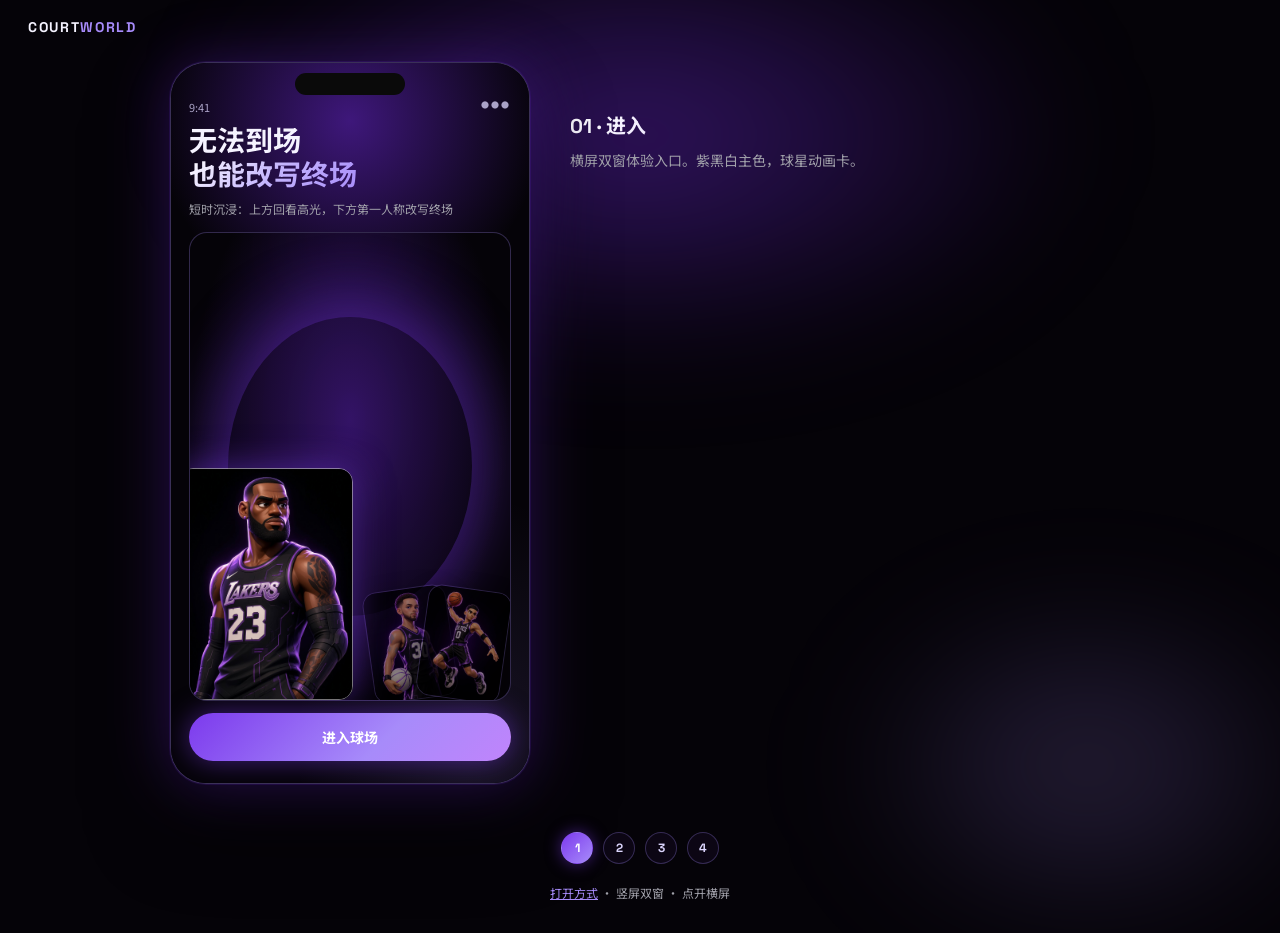
==== commit e01c7259: "Polish portrait dual-pane play UX; add Figma capture hooks and flow overview Play is portrait split " ====
--- a/nba-ali-prototype/index.html
+++ b/nba-ali-prototype/index.html
@@ -1,13 +1,29 @@
 <!DOCTYPE html>
 <html lang="zh-CN">
 <head>
+<script>
+(function () {
+  var host = location.hostname || "";
+  var online = /htmlpreview|github\.io|jsdelivr|statically|raw\.githack|gitcdn/i.test(host)
+    || /[?&]cdn=1\b/.test(location.search)
+    || location.protocol === "https:" && /cdn\.jsdelivr\.net/.test(host);
+  // jsDelivr serves .html as text/plain — use htmlpreview instead; still set base for that host
+  if (/htmlpreview/i.test(host) || /[?&]cdn=1\b/.test(location.search)) {
+    var b = document.createElement("base");
+    b.href = "https://cdn.jsdelivr.net/gh/cassini123/personalweb@cursor/nba-ali-prototype-8d2d/nba-ali-prototype/";
+    document.head.insertBefore(b, document.head.firstChild);
+  }
+})();
+</script>
 <meta charset="UTF-8" />
 <meta name="viewport" content="width=device-width, initial-scale=1, maximum-scale=1, user-scalable=no" />
 <title>COURTWORLD · NBA × 阿里</title>
+<!-- v2-no-capability-tags -->
 <link rel="preconnect" href="https://fonts.googleapis.com" />
 <link rel="preconnect" href="https://fonts.gstatic.com" crossorigin />
 <link href="https://fonts.googleapis.com/css2?family=Noto+Sans+SC:wght@400;500;700;900&family=Space+Grotesk:wght@500;600;700&display=swap" rel="stylesheet" />
 <link rel="stylesheet" href="styles.css" />
+<script src="https://mcp.figma.com/mcp/html-to-design/capture.js" async></script>
 </head>
 <body>
   <div class="ambient" aria-hidden="true"></div>
@@ -77,85 +93,101 @@
       </div>
       <aside class="aside">
         <h2>02 · 身份</h2>
-        <p>选球星后进入横屏双窗：上分镜高光 · 下第一人称球场。</p>
-      </aside>
-    </section>
-
-    <!-- PLAY · landscape split -->
-    <section class="screen screen-play" id="screen-play" data-screen="play">
-      <div class="play-shell" id="play-shell">
-        <div class="play-chrome">
-          <button type="button" class="play-back" data-go="identity">←</button>
-          <div class="play-title">短时体验 · 60s</div>
-          <div class="play-timer" id="play-timer">0:60</div>
-          <button type="button" class="play-finish" data-go="result" data-result="past">结算</button>
-        </div>
-
-        <!-- TOP: past storyboard feed -->
-        <div class="pane pane-top" id="pane-top">
-          <div class="pane-label">过去 · 高光分镜流 <span id="clip-meta">Clip 1/4 · 15s</span></div>
-          <div class="story-track" id="story-track">
-            <article class="story-card on" data-clip="0">
-              <img src="assets/storyboard-strip.jpg" alt="高光分镜" />
-              <div class="story-cap">
-                <strong>2016 Finals G7</strong>
-                <span>0.4s 定格 · 可回看</span>
+        <p>选球星后进入竖屏双窗；点开上/下窗可横屏。</p>
+      </aside>
+    </section>
+
+    <!-- PLAY · portrait phone split; tap pane → landscape -->
+    <section class="screen" id="screen-play" data-screen="play">
+      <div class="phone phone-play" id="phone-play">
+        <div class="phone-notch"></div>
+        <div class="phone-body phone-body-play">
+          <div class="status-bar"><span>9:41</span><span class="dots">●●●</span></div>
+          <div class="play-chrome">
+            <button type="button" class="play-back" data-go="identity">←</button>
+            <div class="play-title">短时体验 · 60s</div>
+            <div class="play-timer" id="play-timer">0:60</div>
+            <button type="button" class="play-finish" data-go="result" data-result="past">结算</button>
+          </div>
+
+          <div class="play-split" id="play-split">
+            <!-- TOP: past storyboard feed -->
+            <div class="pane pane-top" id="pane-top">
+              <button type="button" class="pane-open" data-expand="top">点开横屏 · 过去分镜</button>
+              <div class="story-track" id="story-track">
+                <article class="story-card on" data-clip="0">
+                  <img src="assets/storyboard-strip.jpg" alt="高光分镜" />
+                  <div class="story-cap">
+                    <strong>2016 Finals G7</strong>
+                    <span>0.4s 定格 · 可回看</span>
+                  </div>
+                  <div class="story-progress"><i id="clip-progress"></i></div>
+                </article>
+                <article class="story-card" data-clip="1">
+                  <img src="assets/star-curry.jpg" alt="Curry 高光" />
+                  <div class="story-cap">
+                    <strong>外线风暴</strong>
+                    <span>三分雨 · 15s</span>
+                  </div>
+                </article>
+                <article class="story-card" data-clip="2">
+                  <img src="assets/star-james.jpg" alt="James 高光" />
+                  <div class="story-cap">
+                    <strong>突破撕扯</strong>
+                    <span>内线终结 · 15s</span>
+                  </div>
+                </article>
+                <article class="story-card" data-clip="3">
+                  <img src="assets/star-tatum.jpg" alt="Tatum 高光" />
+                  <div class="story-cap">
+                    <strong>空接终结</strong>
+                    <span>快攻扣篮 · 15s</span>
+                  </div>
+                </article>
               </div>
-              <div class="story-progress"><i id="clip-progress"></i></div>
-            </article>
-            <article class="story-card" data-clip="1">
-              <img src="assets/star-curry.jpg" alt="Curry 高光" />
-              <div class="story-cap">
-                <strong>外线风暴</strong>
-                <span>三分雨 · 15s</span>
+            </div>
+
+            <!-- BOTTOM: FPP court + MOBA controls -->
+            <div class="pane pane-bottom" id="pane-bottom">
+              <button type="button" class="pane-open" data-expand="bottom">点开横屏 · 第一人称球场</button>
+              <div class="court-stage" id="court-stage">
+                <img class="court-bg" id="court-bg" src="assets/pov-court.jpg" alt="第一人称球场" />
+                <div class="court-fx" id="court-fx"></div>
+                <div class="hud-score">
+                  <span id="score-us">98</span>
+                  <em>:</em>
+                  <span id="score-them">98</span>
+                  <small id="clock-q">Q4 00:12</small>
+                </div>
+                <div class="hud-action" id="hud-action">滑动摇杆移动 · 点技能出手</div>
+
+                <div class="stick" id="stick" aria-label="移动摇杆">
+                  <div class="stick-base"></div>
+                  <div class="stick-knob" id="stick-knob"></div>
+                </div>
+
+                <div class="skills" id="skills">
+                  <button type="button" class="skill" data-skill="pass">传球</button>
+                  <button type="button" class="skill" data-skill="drive">突破</button>
+                  <button type="button" class="skill skill-ult" data-skill="shoot">投篮</button>
+                  <button type="button" class="skill" data-skill="fake">假动作</button>
+                </div>
               </div>
-            </article>
-            <article class="story-card" data-clip="2">
-              <img src="assets/star-james.jpg" alt="James 高光" />
-              <div class="story-cap">
-                <strong>突破撕扯</strong>
-                <span>内线终结 · 15s</span>
-              </div>
-            </article>
-            <article class="story-card" data-clip="3">
-              <img src="assets/star-tatum.jpg" alt="Tatum 高光" />
-              <div class="story-cap">
-                <strong>空接终结</strong>
-                <span>快攻扣篮 · 15s</span>
-              </div>
-            </article>
-          </div>
-        </div>
-
-        <!-- BOTTOM: FPP court + MOBA controls -->
-        <div class="pane pane-bottom" id="pane-bottom">
-          <div class="pane-label">未来 · 第一人称球场 <span>篮球规则 · 王者式操作</span></div>
-          <div class="court-stage" id="court-stage">
-            <img class="court-bg" id="court-bg" src="assets/pov-court.jpg" alt="第一人称球场" />
-            <div class="court-fx" id="court-fx"></div>
-            <div class="hud-score">
-              <span id="score-us">98</span>
-              <em>:</em>
-              <span id="score-them">98</span>
-              <small id="clock-q">Q4 00:12</small>
             </div>
-            <div class="hud-action" id="hud-action">滑动摇杆移动 · 点技能出手</div>
-
-            <div class="stick" id="stick" aria-label="移动摇杆">
-              <div class="stick-base"></div>
-              <div class="stick-knob" id="stick-knob"></div>
-            </div>
-
-            <div class="skills" id="skills">
-              <button type="button" class="skill" data-skill="pass">传球</button>
-              <button type="button" class="skill" data-skill="drive">突破</button>
-              <button type="button" class="skill skill-ult" data-skill="shoot">投篮</button>
-              <button type="button" class="skill" data-skill="fake">假动作</button>
-            </div>
-          </div>
-        </div>
-      </div>
-    </section>
+          </div>
+        </div>
+      </div>
+      <aside class="aside">
+        <h2>03 · 双窗对战</h2>
+        <p>竖屏手机框内上下双窗。点开任一窗进入横屏大图；收起回到竖屏。</p>
+      </aside>
+    </section>
+
+    <!-- Landscape expand shell (phone-wide bezel) -->
+    <div class="ls-backdrop" id="ls-backdrop" hidden aria-hidden="true">
+      <button type="button" class="ls-close" id="ls-close">收起 · 竖屏</button>
+      <div class="ls-hint" id="ls-hint">横屏体验</div>
+    </div>
 
     <!-- RESULT -->
     <section class="screen" id="screen-result" data-screen="result">
@@ -195,7 +227,7 @@
 
   <footer class="proto-foot" id="proto-foot">
     <a href="OPEN.md">打开方式</a>
-    <span>· 横屏双窗：上分镜 / 下第一人称</span>
+    <span>· 竖屏双窗 · 点开横屏</span>
   </footer>
 
   <script src="app.js"></script>
--- a/nba-ali-prototype/styles.css
+++ b/nba-ali-prototype/styles.css
@@ -417,43 +417,26 @@
 
 .eyebrow.brand-line { display: none !important; }
 
-/* ===== Landscape split play ===== */
-body.play-mode .topbar,
-body.play-mode .flow-nav,
-body.play-mode .proto-foot,
-body.play-mode .ambient { display: none !important; }
-body.play-mode { background: #000; }
-body.play-mode .stage {
-  max-width: none; padding: 0; margin: 0;
-  min-height: 100vh; min-height: 100dvh;
-}
-.screen-play {
-  display: none;
-  grid-template-columns: 1fr !important;
-  width: 100%;
-  min-height: 100vh; min-height: 100dvh;
-}
-.screen-play.active { display: block !important; }
-
-.play-shell {
-  display: flex; flex-direction: column;
-  width: 100%; height: 100vh; height: 100dvh;
-  background: #050308;
-  overflow: hidden;
+/* ===== Play · portrait phone dual-pane + landscape expand ===== */
+.phone-body-play {
+  padding: 36px 12px 14px;
+  min-height: 720px;
+  gap: 8px;
 }
 .play-chrome {
-  flex: 0 0 40px;
-  display: flex; align-items: center; gap: 12px;
-  padding: 0 12px;
-  background: #0a0612;
-  border-bottom: 1px solid rgba(167,139,250,0.25);
+  flex: 0 0 auto;
+  display: flex; align-items: center; gap: 8px;
+  padding: 6px 8px;
+  background: rgba(10,6,18,0.85);
+  border: 1px solid rgba(167,139,250,0.25);
+  border-radius: 12px;
   z-index: 5;
 }
 .play-back, .play-finish {
   border: 1px solid rgba(255,255,255,0.25);
   background: rgba(255,255,255,0.06);
   color: #fff; border-radius: 999px;
-  padding: 4px 12px; font-size: 12px; cursor: pointer;
+  padding: 4px 10px; font-size: 11px; cursor: pointer;
   font-family: var(--font-body);
 }
 .play-finish {
@@ -461,34 +444,64 @@
   background: linear-gradient(135deg, #7c3aed, #a78bfa);
   border-color: transparent;
 }
-.play-title { font-size: 12px; color: var(--purple-300); font-weight: 600; }
+.play-title { font-size: 11px; color: var(--purple-300); font-weight: 600; }
 .play-timer {
   font-family: var(--font-display);
-  font-size: 14px; font-weight: 700; color: #fff;
+  font-size: 13px; font-weight: 700; color: #fff;
   letter-spacing: 0.06em;
 }
 
+.play-split {
+  flex: 1;
+  display: flex; flex-direction: column;
+  gap: 8px;
+  min-height: 0;
+}
 .pane {
   position: relative;
   display: flex; flex-direction: column;
   min-height: 0;
-}
-.pane-top { flex: 0 0 38%; border-bottom: 1px solid rgba(167,139,250,0.3); }
+  border-radius: 16px;
+  overflow: hidden;
+  border: 1px solid rgba(167,139,250,0.3);
+  background: #050308;
+}
+.pane-top { flex: 0 0 38%; }
 .pane-bottom { flex: 1 1 62%; }
-.pane-label {
-  position: absolute; top: 8px; left: 12px; z-index: 4;
-  font-size: 11px; font-weight: 700; color: #fff;
-  background: rgba(0,0,0,0.55);
-  border: 1px solid rgba(167,139,250,0.35);
-  border-radius: 999px; padding: 4px 10px;
-  backdrop-filter: blur(8px);
-}
-.pane-label span { color: var(--purple-300); font-weight: 500; margin-left: 8px; }
+.pane-label { display: none; }
+
+.pane-open {
+  position: absolute; inset: 0; z-index: 8;
+  display: grid; place-items: center;
+  border: 0; cursor: pointer;
+  background: linear-gradient(180deg, rgba(5,3,8,0.15), rgba(5,3,8,0.55));
+  color: #fff;
+  font-family: var(--font-body);
+  font-size: 13px; font-weight: 700;
+  letter-spacing: 0.04em;
+  text-shadow: 0 2px 12px rgba(0,0,0,0.8);
+  transition: background 0.2s, opacity 0.2s;
+}
+.pane-open::after {
+  content: "";
+  position: absolute;
+  width: 56px; height: 56px; border-radius: 50%;
+  border: 2px solid rgba(255,255,255,0.55);
+  background: rgba(124,58,237,0.35);
+  box-shadow: 0 0 24px rgba(124,58,237,0.55);
+  top: 50%; left: 50%;
+  transform: translate(-50%, calc(-50% - 28px));
+  background-image: url("data:image/svg+xml,%3Csvg xmlns='http://www.w3.org/2000/svg' viewBox='0 0 24 24' fill='none' stroke='white' stroke-width='2'%3E%3Cpath d='M8 4H4v4M16 4h4v4M8 20H4v-4M16 20h4v-4'/%3E%3C/svg%3E");
+  background-repeat: no-repeat;
+  background-position: center;
+  background-size: 22px;
+}
+.pane-open:hover { background: linear-gradient(180deg, rgba(5,3,8,0.05), rgba(109,40,217,0.45)); }
 
 .story-track {
   flex: 1;
-  display: flex; gap: 10px;
-  padding: 36px 12px 12px;
+  display: flex; gap: 8px;
+  padding: 10px;
   overflow-x: auto;
   scroll-snap-type: x mandatory;
   background:
@@ -496,9 +509,9 @@
     #050308;
 }
 .story-card {
-  flex: 0 0 min(42vw, 320px);
+  flex: 0 0 78%;
   scroll-snap-align: start;
-  border-radius: 14px; overflow: hidden;
+  border-radius: 12px; overflow: hidden;
   border: 1px solid rgba(167,139,250,0.25);
   background: #0e0818;
   position: relative;
@@ -513,15 +526,16 @@
 }
 .story-card img {
   width: 100%; aspect-ratio: 16/9; object-fit: cover; display: block;
+  min-height: 100%;
 }
 .story-cap {
   position: absolute; left: 0; right: 0; bottom: 0;
-  padding: 10px 12px 14px;
+  padding: 8px 10px 12px;
   background: linear-gradient(transparent, rgba(0,0,0,0.85));
   color: #fff;
 }
-.story-cap strong { display: block; font-size: 13px; }
-.story-cap span { font-size: 11px; color: #c4b5fd; }
+.story-cap strong { display: block; font-size: 12px; }
+.story-cap span { font-size: 10px; color: #c4b5fd; }
 .story-progress {
   position: absolute; left: 0; right: 0; top: 0; height: 3px;
   background: rgba(255,255,255,0.15);
@@ -535,6 +549,7 @@
   flex: 1; position: relative; overflow: hidden;
   background: #000;
   touch-action: none;
+  min-height: 220px;
 }
 .court-bg {
   position: absolute; inset: 0;
@@ -551,29 +566,32 @@
 .court-fx.flash { opacity: 1; }
 
 .hud-score {
-  position: absolute; top: 36px; left: 50%; transform: translateX(-50%);
+  position: absolute; top: 10px; left: 50%; transform: translateX(-50%);
   z-index: 3;
   display: flex; align-items: baseline; gap: 6px;
   font-family: var(--font-display);
-  font-weight: 700; color: #fff;
+  font-weight: 700; color: #fff; font-size: 14px;
   background: rgba(0,0,0,0.5);
   border: 1px solid rgba(255,255,255,0.2);
-  border-radius: 12px; padding: 6px 14px;
+  border-radius: 12px; padding: 4px 10px;
   backdrop-filter: blur(8px);
 }
 .hud-score em { color: var(--purple-300); font-style: normal; }
-.hud-score small { margin-left: 10px; font-size: 11px; color: #c4b5fd; font-weight: 600; }
+.hud-score small { margin-left: 8px; font-size: 10px; color: #c4b5fd; font-weight: 600; }
 .hud-action {
-  position: absolute; top: 78px; left: 50%; transform: translateX(-50%);
-  z-index: 3; font-size: 12px; color: #fff;
+  position: absolute; top: 42px; left: 50%; transform: translateX(-50%);
+  z-index: 3; font-size: 10px; color: #fff;
   background: rgba(124,58,237,0.35);
-  border-radius: 999px; padding: 4px 12px;
+  border-radius: 999px; padding: 3px 10px;
   white-space: nowrap;
+  max-width: 90%; overflow: hidden; text-overflow: ellipsis;
 }
 
 .stick {
-  position: absolute; left: 28px; bottom: 28px;
-  width: 110px; height: 110px; z-index: 4;
+  position: absolute; left: 12px; bottom: 12px;
+  width: 72px; height: 72px; z-index: 4;
+  pointer-events: none; /* only interactive after landscape expand */
+  opacity: 0.7;
 }
 .stick-base {
   width: 100%; height: 100%; border-radius: 50%;
@@ -583,7 +601,7 @@
 }
 .stick-knob {
   position: absolute; left: 50%; top: 50%;
-  width: 46px; height: 46px; margin: -23px 0 0 -23px;
+  width: 32px; height: 32px; margin: -16px 0 0 -16px;
   border-radius: 50%;
   background: linear-gradient(145deg, #c4b5fd, #7c3aed);
   box-shadow: 0 0 18px rgba(124,58,237,0.55);
@@ -591,15 +609,19 @@
 }
 
 .skills {
-  position: absolute; right: 20px; bottom: 24px;
-  display: grid; grid-template-columns: 1fr 1fr; gap: 10px;
+  position: absolute; right: 10px; bottom: 10px;
+  display: grid; grid-template-columns: 1fr 1fr; gap: 6px;
   z-index: 4;
+  pointer-events: none;
+  opacity: 0.75;
+  transform: scale(0.72);
+  transform-origin: bottom right;
 }
 .skill {
-  width: 64px; height: 64px; border-radius: 50%;
+  width: 56px; height: 56px; border-radius: 50%;
   border: 2px solid rgba(255,255,255,0.35);
   background: rgba(14,8,24,0.75);
-  color: #fff; font-size: 12px; font-weight: 700;
+  color: #fff; font-size: 11px; font-weight: 700;
   cursor: pointer; font-family: var(--font-body);
   backdrop-filter: blur(8px);
 }
@@ -611,20 +633,107 @@
 .skill-ult {
   grid-column: 1 / -1;
   justify-self: center;
-  width: 76px; height: 76px;
+  width: 64px; height: 64px;
   border-color: #fff;
   background: rgba(124,58,237,0.45);
-  font-size: 14px;
-}
-
-@media (max-width: 700px) and (orientation: portrait) {
-  .play-shell::after {
-    content: "请横屏体验双窗对战";
-    position: absolute; inset: 0; z-index: 20;
-    display: grid; place-items: center;
-    background: rgba(5,3,8,0.92);
-    color: #fff; font-size: 16px; font-weight: 700;
-    pointer-events: none;
-  }
-  body.play-mode.allow-portrait .play-shell::after { display: none; }
-}
+  font-size: 13px;
+}
+
+/* Landscape expand overlay */
+.ls-backdrop {
+  position: fixed; inset: 0; z-index: 80;
+  background:
+    radial-gradient(ellipse 70% 50% at 50% 45%, rgba(109,40,217,0.35), transparent 65%),
+    rgba(0,0,0,0.88);
+  display: none;
+}
+.ls-backdrop[hidden] { display: none !important; }
+body.ls-open .ls-backdrop { display: block; }
+.ls-close {
+  position: fixed; top: 18px; right: 22px; z-index: 120;
+  border: 1px solid rgba(255,255,255,0.35);
+  background: rgba(14,8,24,0.85);
+  color: #fff; border-radius: 999px;
+  padding: 8px 16px; font-size: 13px; font-weight: 700;
+  cursor: pointer; font-family: var(--font-body);
+}
+.ls-hint {
+  position: fixed; top: 22px; left: 50%; transform: translateX(-50%);
+  z-index: 120; color: var(--purple-300); font-size: 12px; font-weight: 600;
+  letter-spacing: 0.08em;
+}
+
+/* Lift pane into landscape phone bezel */
+body.ls-open.ls-top #pane-top,
+body.ls-open.ls-bottom #pane-bottom {
+  position: fixed !important;
+  z-index: 100;
+  left: 50%; top: 50%;
+  width: min(92vw, 760px);
+  height: min(56vw, 420px);
+  max-height: calc(100vh - 100px);
+  transform: translate(-50%, -50%);
+  border-radius: 28px;
+  border: 2px solid rgba(167,139,250,0.5);
+  box-shadow:
+    0 0 0 1px rgba(109,40,217,0.2),
+    0 0 50px rgba(109,40,217,0.45),
+    0 30px 80px rgba(0,0,0,0.7);
+  flex: none !important;
+  animation: lsIn 0.28s ease;
+}
+@keyframes lsIn {
+  from { opacity: 0; transform: translate(-50%, -46%) scale(0.94); }
+  to { opacity: 1; transform: translate(-50%, -50%) scale(1); }
+}
+body.ls-open.ls-top #pane-top .pane-open,
+body.ls-open.ls-bottom #pane-bottom .pane-open { display: none; }
+
+body.ls-open.ls-top #pane-top .story-card { flex: 0 0 min(36vw, 280px); }
+body.ls-open.ls-bottom #pane-bottom .stick,
+body.ls-open.ls-bottom #pane-bottom .skills {
+  pointer-events: auto;
+  opacity: 1;
+  transform: none;
+}
+body.ls-open.ls-bottom #pane-bottom .stick {
+  width: 110px; height: 110px;
+  left: 28px; bottom: 24px;
+}
+body.ls-open.ls-bottom #pane-bottom .stick-knob {
+  width: 46px; height: 46px; margin: -23px 0 0 -23px;
+}
+body.ls-open.ls-bottom #pane-bottom .skills {
+  right: 20px; bottom: 20px; gap: 10px;
+}
+body.ls-open.ls-bottom #pane-bottom .skill { width: 64px; height: 64px; font-size: 12px; }
+body.ls-open.ls-bottom #pane-bottom .skill-ult { width: 76px; height: 76px; font-size: 14px; }
+body.ls-open.ls-bottom #pane-bottom .hud-score { top: 18px; font-size: 18px; padding: 6px 14px; }
+body.ls-open.ls-bottom #pane-bottom .hud-action { top: 58px; font-size: 12px; }
+
+/* Do NOT use filter/transform on #phone-play while expanded —
+   those create a containing block and clip position:fixed panes. */
+body.ls-open #phone-play {
+  opacity: 0;
+  pointer-events: none;
+}
+body.ls-open .aside,
+body.ls-open .topbar,
+body.ls-open .flow-nav,
+body.ls-open .proto-foot { opacity: 0.15; pointer-events: none; }
+
+/* Landscape phone side notches for expand shell */
+body.ls-open.ls-top #pane-top::before,
+body.ls-open.ls-bottom #pane-bottom::before {
+  content: "";
+  position: absolute;
+  left: 50%; top: 8px;
+  transform: translateX(-50%);
+  width: 72px; height: 6px;
+  border-radius: 4px;
+  background: rgba(255,255,255,0.18);
+  z-index: 9;
+}
+
+/* capability tags removed */
+.tag, .tag-v, .tag-c, .result-meta, .legend-row, .chip, .chip-v, .chip-c { display: none !important; }
